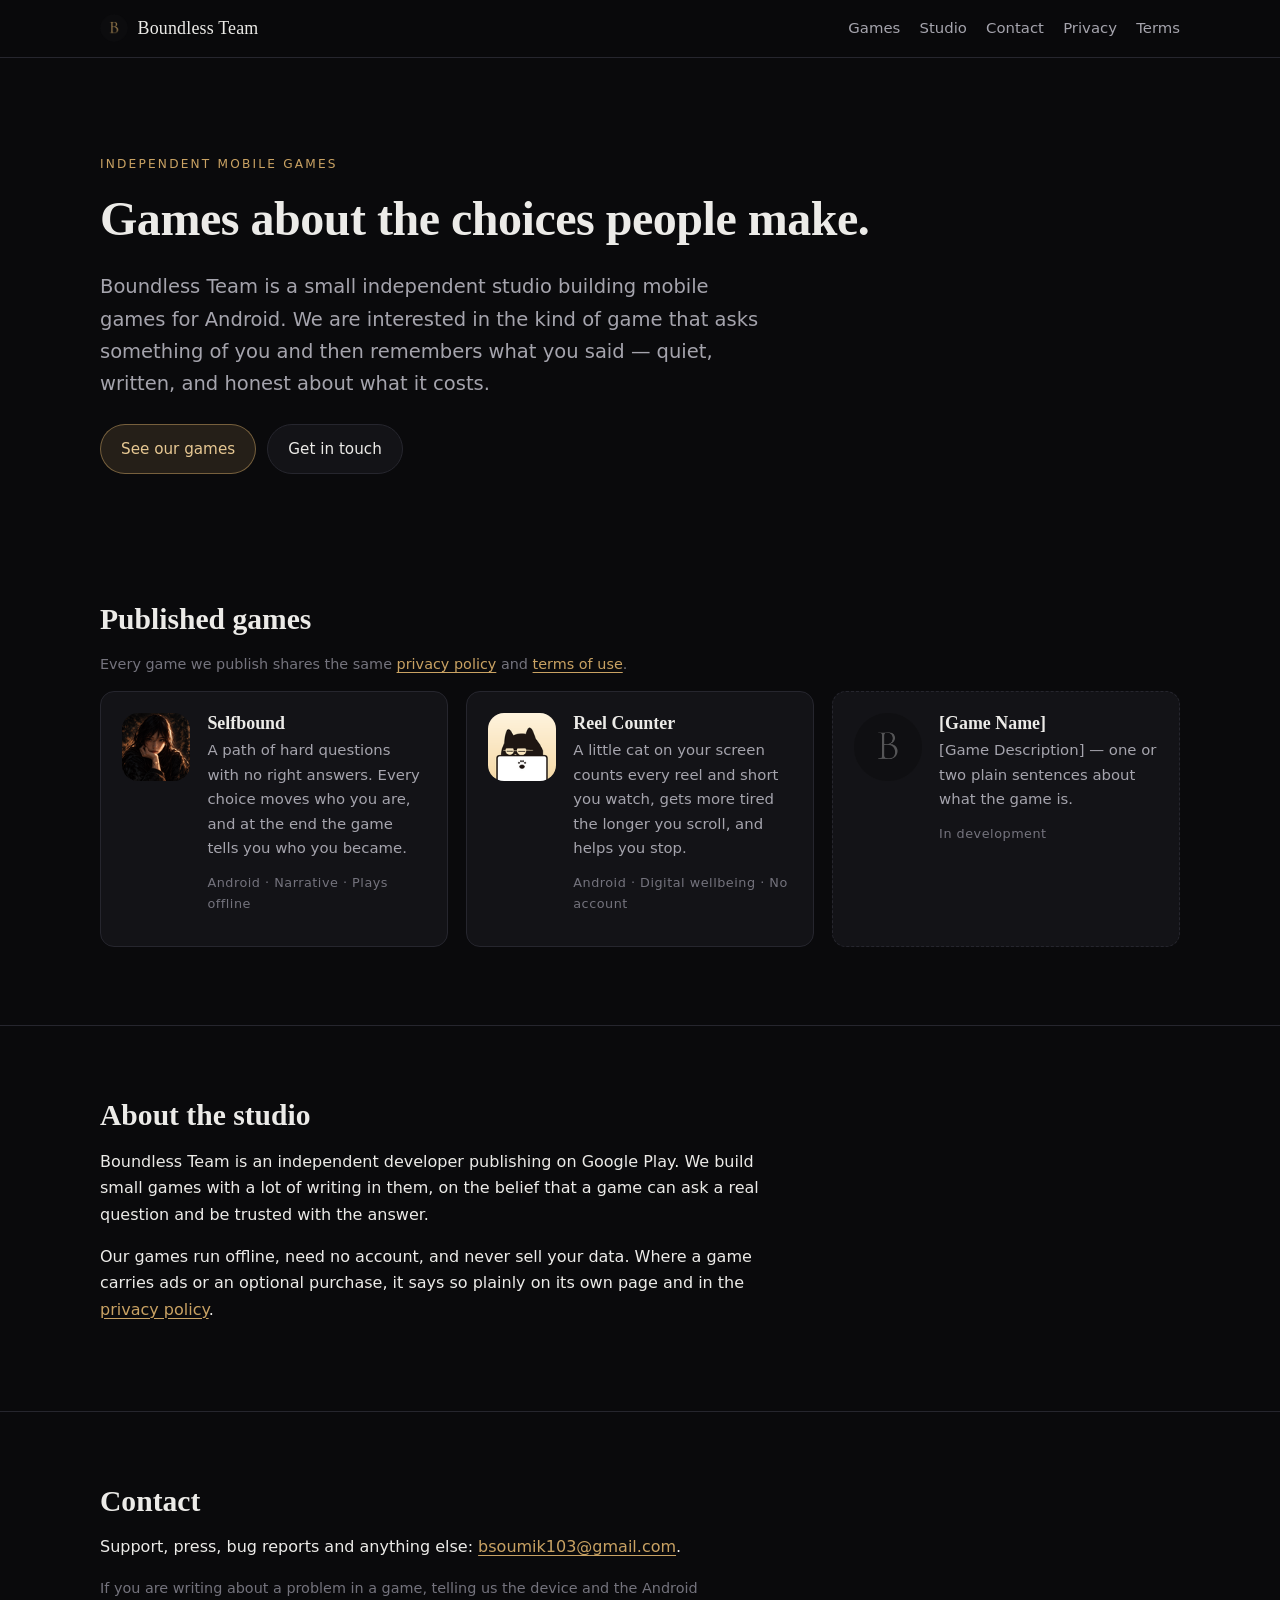
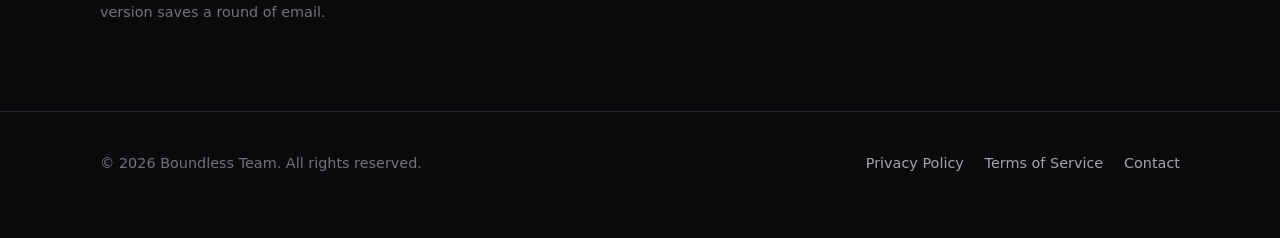
==== index.html @ cd133534 "Add Reel Counter, and extend the shared policy and terms to apps New page games/reel-counter/ with i" ====
<!DOCTYPE html>
<html lang="en">
<head>
<meta charset="utf-8">
<meta name="viewport" content="width=device-width, initial-scale=1">
<title>Boundless Team — Mobile games about the choices people make</title>
<meta name="description" content="Boundless Team is an independent mobile game studio. We make small, honest games about choices, and the people who have to live with them.">
<link rel="canonical" href="https://games.boundlessfiction.com/">
<meta property="og:type" content="website">
<meta property="og:site_name" content="Boundless Team">
<meta property="og:title" content="Boundless Team — Mobile games about the choices people make">
<meta property="og:description" content="An independent mobile game studio. Small, honest games about choices, and the people who have to live with them.">
<meta property="og:url" content="https://games.boundlessfiction.com/">
<meta property="og:image" content="https://games.boundlessfiction.com/assets/img/site/og.jpg">
<meta name="twitter:card" content="summary_large_image">
<link rel="icon" href="/favicon.ico" sizes="any">
<link rel="icon" href="/assets/img/site/icon-512.png" type="image/png">
<link rel="apple-touch-icon" href="/assets/img/site/apple-touch-icon.png">
<link rel="stylesheet" href="/assets/css/site.css">
<script type="application/ld+json">
{
  "@context": "https://schema.org",
  "@type": "Organization",
  "name": "Boundless Team",
  "url": "https://games.boundlessfiction.com/",
  "logo": "https://games.boundlessfiction.com/assets/img/site/icon-512.png",
  "email": "bsoumik103@gmail.com"
}
</script>
</head>
<body>
<a class="skip" href="#main">Skip to content</a>

<header class="site-head">
  <div class="wrap">
    <a class="brand" href="/">
      <img src="/assets/img/site/icon-512.png" alt="" width="28" height="28">
      Boundless Team
    </a>
    <nav class="site-nav" aria-label="Main">
      <a href="#games">Games</a>
      <a href="#studio">Studio</a>
      <a href="#contact">Contact</a>
      <a href="/privacy-policy/">Privacy</a>
      <a href="/terms/">Terms</a>
    </nav>
  </div>
</header>

<main id="main">

  <section class="hero">
    <div class="wrap">
      <p class="eyebrow">Independent mobile games</p>
      <h1>Games about the choices people make.</h1>
      <p class="lede">
        Boundless Team is a small independent studio building mobile games for Android. We are
        interested in the kind of game that asks something of you and then remembers what you
        said — quiet, written, and honest about what it costs.
      </p>
      <div class="btn-row">
        <a class="btn btn-primary" href="#games">See our games</a>
        <a class="btn" href="#contact">Get in touch</a>
      </div>
    </div>
  </section>

  <section class="section" id="games">
    <div class="wrap">
      <h2>Published games</h2>
      <p class="prose muted">
        Every game we publish shares the same
        <a href="/privacy-policy/">privacy policy</a> and
        <a href="/terms/">terms of use</a>.
      </p>

      <ul class="cards">
        <li class="card">
          <img src="/assets/img/selfbound/icon-96.png" alt="Selfbound app icon" width="68" height="68" loading="lazy">
          <div>
            <h3><a href="/games/selfbound/">Selfbound</a></h3>
            <p>
              A path of hard questions with no right answers. Every choice moves who you are,
              and at the end the game tells you who you became.
            </p>
            <p class="meta">Android &middot; Narrative &middot; Plays offline</p>
          </div>
        </li>

        <li class="card">
          <img src="/assets/img/reel-counter/icon-96.png" alt="Reel Counter app icon" width="68" height="68" loading="lazy">
          <div>
            <h3><a href="/games/reel-counter/">Reel Counter</a></h3>
            <p>
              A little cat on your screen counts every reel and short you watch, gets more tired
              the longer you scroll, and helps you stop.
            </p>
            <p class="meta">Android &middot; Digital wellbeing &middot; No account</p>
          </div>
        </li>

        <!-- Copy this card for each new game. Keep the folder name and the href in step. -->
        <li class="card soon">
          <img src="/assets/img/site/icon-512.png" alt="" width="68" height="68" loading="lazy">
          <div>
            <h3><a href="/games/game-2/">[Game Name]</a></h3>
            <p>[Game Description] — one or two plain sentences about what the game is.</p>
            <p class="meta">In development</p>
          </div>
        </li>
      </ul>
    </div>
  </section>

  <section class="section" id="studio">
    <div class="wrap prose">
      <h2>About the studio</h2>
      <p>
        Boundless Team is an independent developer publishing on Google Play. We build small
        games with a lot of writing in them, on the belief that a game can ask a real question
        and be trusted with the answer.
      </p>
      <p>
        Our games run offline, need no account, and never sell your data. Where a game carries
        ads or an optional purchase, it says so plainly on its own page and in the
        <a href="/privacy-policy/">privacy policy</a>.
      </p>
    </div>
  </section>

  <section class="section" id="contact">
    <div class="wrap prose">
      <h2>Contact</h2>
      <p>
        Support, press, bug reports and anything else:
        <a href="mailto:bsoumik103@gmail.com">bsoumik103@gmail.com</a>.
      </p>
      <p class="muted">
        If you are writing about a problem in a game, telling us the device and the Android
        version saves a round of email.
      </p>
    </div>
  </section>

</main>

<footer class="site-foot">
  <div class="wrap">
    <p>&copy; <span id="year">2026</span> Boundless Team. All rights reserved.</p>
    <nav aria-label="Legal">
      <a href="/privacy-policy/">Privacy Policy</a>
      <a href="/terms/">Terms of Service</a>
      <a href="mailto:bsoumik103@gmail.com">Contact</a>
    </nav>
  </div>
</footer>

<script>
  // The only script on the site: keeps the copyright year honest without a build step.
  document.getElementById('year').textContent = new Date().getFullYear();
</script>
</body>
</html>
---- assets/css/site.css ----
/* Boundless Team — one stylesheet for the whole site.
   Every page links this file and nothing else. No frameworks, no webfonts: the fastest
   stylesheet is the one the browser already has cached from the last page. */

:root {
  --bg: #0a0a0c;
  --surface: #131317;
  --surface-2: #191920;
  --stroke: #26262e;
  --text: #ecebe8;
  --text-dim: #a5a4ad;
  --text-mute: #74737d;
  --gold: #c9a263;
  --gold-soft: rgba(201, 162, 99, 0.14);
  --radius: 14px;
  --measure: 68ch;
  --page: 1080px;
  --sans: system-ui, -apple-system, "Segoe UI", Roboto, "Helvetica Neue", Arial, sans-serif;
  --serif: "Iowan Old Style", "Palatino Linotype", Palatino, Georgia, "Times New Roman", serif;
}

*, *::before, *::after { box-sizing: border-box; }

html { -webkit-text-size-adjust: 100%; }

body {
  margin: 0;
  background: var(--bg);
  color: var(--text);
  font-family: var(--sans);
  font-size: 16px;
  line-height: 1.65;
  -webkit-font-smoothing: antialiased;
}

/* ---- Base elements ---------------------------------------------------- */

h1, h2, h3 { font-family: var(--serif); font-weight: 600; line-height: 1.2; margin: 0 0 0.5em; }
h1 { font-size: clamp(2rem, 5.2vw, 3rem); letter-spacing: -0.01em; }
h2 { font-size: clamp(1.4rem, 3.4vw, 1.85rem); }
h3 { font-size: 1.12rem; }
p { margin: 0 0 1em; }
ul { padding-left: 1.2em; }
li { margin-bottom: 0.4em; }

a { color: var(--gold); text-decoration-thickness: 1px; text-underline-offset: 3px; }
a:hover { color: #e0bd85; }

:focus-visible { outline: 2px solid var(--gold); outline-offset: 3px; border-radius: 4px; }

img { max-width: 100%; height: auto; display: block; }

code {
  font-family: ui-monospace, SFMono-Regular, Menlo, Consolas, monospace;
  font-size: 0.9em;
  background: var(--surface-2);
  border: 1px solid var(--stroke);
  border-radius: 5px;
  padding: 0.1em 0.4em;
  overflow-wrap: anywhere;
}

/* ---- Layout ------------------------------------------------------------ */

.wrap { width: min(100% - 2.5rem, var(--page)); margin-inline: auto; }

/* Keeps lines short without narrowing the container: a section written as
   <div class="wrap prose"> stays aligned with every other section, and it is the text
   inside it that is held to a readable measure. */
.prose > * { max-width: var(--measure); }
.section { padding: clamp(2.5rem, 7vw, 4.5rem) 0; }
.section + .section { border-top: 1px solid var(--stroke); }

.skip {
  position: absolute;
  left: -9999px;
  background: var(--surface);
  color: var(--text);
  padding: 0.7em 1.1em;
  border-radius: 0 0 var(--radius) 0;
  z-index: 10;
}
.skip:focus { left: 0; top: 0; }

/* ---- Header / footer --------------------------------------------------- */

.site-head {
  border-bottom: 1px solid var(--stroke);
  background: rgba(10, 10, 12, 0.92);
  position: sticky;
  top: 0;
  z-index: 5;
  backdrop-filter: blur(8px);
}
.site-head .wrap {
  display: flex;
  flex-wrap: wrap;
  gap: 0.6rem 1.4rem;
  align-items: center;
  padding-block: 0.85rem;
}
.brand {
  display: inline-flex;
  align-items: center;
  gap: 0.6rem;
  font-family: var(--serif);
  font-size: 1.12rem;
  color: var(--text);
  text-decoration: none;
  letter-spacing: 0.01em;
}
.brand img { width: 28px; height: 28px; border-radius: 50%; }
.site-nav { margin-left: auto; display: flex; gap: 1.2rem; flex-wrap: wrap; }
.site-nav a { color: var(--text-dim); text-decoration: none; font-size: 0.93rem; }
.site-nav a:hover, .site-nav a[aria-current="page"] { color: var(--text); }

.site-foot {
  border-top: 1px solid var(--stroke);
  padding: 2.5rem 0 3rem;
  color: var(--text-mute);
  font-size: 0.9rem;
}
.site-foot .wrap { display: flex; flex-wrap: wrap; gap: 1rem 2rem; align-items: baseline; }
.site-foot nav { display: flex; gap: 1.3rem; flex-wrap: wrap; margin-left: auto; }
.site-foot a { color: var(--text-dim); text-decoration: none; }
.site-foot a:hover { color: var(--text); }

/* ---- Hero -------------------------------------------------------------- */

.hero { padding: clamp(3rem, 9vw, 6rem) 0 clamp(2rem, 6vw, 3.5rem); }
.hero p.lede {
  font-size: clamp(1.05rem, 2.4vw, 1.22rem);
  color: var(--text-dim);
  max-width: 54ch;
}
.eyebrow {
  font-size: 0.76rem;
  letter-spacing: 0.18em;
  text-transform: uppercase;
  color: var(--gold);
  margin-bottom: 1rem;
}

/* ---- Game cards -------------------------------------------------------- */

.cards {
  display: grid;
  grid-template-columns: repeat(auto-fill, minmax(280px, 1fr));
  gap: 1.1rem;
  list-style: none;
  padding: 0;
  margin: 0;
}
.card {
  background: var(--surface);
  border: 1px solid var(--stroke);
  border-radius: var(--radius);
  padding: 1.3rem;
  display: flex;
  gap: 1.1rem;
  align-items: flex-start;
  transition: border-color 0.18s ease, background 0.18s ease;
}
.card:hover { border-color: #3a3a46; background: var(--surface-2); }
.card img { width: 68px; height: 68px; border-radius: 16px; flex: none; }
.card h3 { margin-bottom: 0.25rem; }
.card h3 a { color: var(--text); text-decoration: none; }
.card h3 a::after { content: ""; position: absolute; inset: 0; }
.card p { color: var(--text-dim); font-size: 0.93rem; margin-bottom: 0.7rem; }
.card { position: relative; }
.card .meta { font-size: 0.8rem; color: var(--text-mute); letter-spacing: 0.04em; }

/* A card that is a placeholder for work not yet published. */
.card.soon { border-style: dashed; }
.card.soon img { filter: grayscale(1); opacity: 0.45; }

/* ---- Buttons ----------------------------------------------------------- */

.btn {
  display: inline-flex;
  align-items: center;
  gap: 0.55rem;
  padding: 0.72rem 1.25rem;
  border-radius: 999px;
  border: 1px solid var(--stroke);
  background: var(--surface);
  color: var(--text);
  font-size: 0.95rem;
  font-weight: 500;
  text-decoration: none;
  position: relative;
  z-index: 1;
}
.btn:hover { background: var(--surface-2); color: var(--text); border-color: #3a3a46; }
.btn-primary { background: var(--gold-soft); border-color: rgba(201, 162, 99, 0.5); color: #e7c893; }
.btn-primary:hover { background: rgba(201, 162, 99, 0.2); color: #f0d6a8; }
.btn[aria-disabled="true"] { opacity: 0.5; pointer-events: none; }
.btn-row { display: flex; flex-wrap: wrap; gap: 0.7rem; margin: 1.5rem 0 0; }

/* ---- Game page --------------------------------------------------------- */

.game-head { display: flex; flex-wrap: wrap; gap: 1.6rem; align-items: flex-start; }
.game-head img.icon { width: 112px; height: 112px; border-radius: 26px; flex: none; }
.game-head .intro { flex: 1 1 320px; }

.shots {
  display: grid;
  grid-auto-flow: column;
  grid-auto-columns: minmax(190px, 220px);
  gap: 1rem;
  overflow-x: auto;
  padding-bottom: 0.8rem;
  scroll-snap-type: x mandatory;
  scrollbar-width: thin;
}
.shots img {
  border-radius: 12px;
  border: 1px solid var(--stroke);
  scroll-snap-align: start;
  background: var(--surface);
}

.features { display: grid; grid-template-columns: repeat(auto-fit, minmax(240px, 1fr)); gap: 1.1rem; list-style: none; padding: 0; }
.features li {
  background: var(--surface);
  border: 1px solid var(--stroke);
  border-radius: var(--radius);
  padding: 1.1rem 1.2rem;
  margin: 0;
}
.features strong { display: block; margin-bottom: 0.25rem; }
.features span { color: var(--text-dim); font-size: 0.93rem; }

/* ---- Legal documents --------------------------------------------------- */

.doc { max-width: var(--measure); }
.doc h2 { margin-top: 2.2rem; scroll-margin-top: 5rem; }
.doc h3 { margin-top: 1.6rem; }
.doc .updated { color: var(--text-mute); font-size: 0.9rem; }
.doc .note {
  background: var(--surface);
  border: 1px solid var(--stroke);
  border-left: 3px solid var(--gold);
  border-radius: 0 var(--radius) var(--radius) 0;
  padding: 1rem 1.2rem;
  color: var(--text-dim);
  font-size: 0.94rem;
}
.toc { background: var(--surface); border: 1px solid var(--stroke); border-radius: var(--radius); padding: 1.2rem 1.4rem; }
.toc ul { columns: 2; column-gap: 2rem; margin: 0; padding-left: 1.1em; }
.toc a { color: var(--text-dim); text-decoration: none; }
.toc a:hover { color: var(--gold); }
@media (max-width: 34rem) { .toc ul { columns: 1; } }

/* ---- Bits -------------------------------------------------------------- */

.muted { color: var(--text-mute); font-size: 0.9rem; }
.tag {
  display: inline-block;
  font-size: 0.72rem;
  letter-spacing: 0.12em;
  text-transform: uppercase;
  color: var(--gold);
  border: 1px solid rgba(201, 162, 99, 0.35);
  border-radius: 999px;
  padding: 0.15rem 0.6rem;
}

@media (prefers-reduced-motion: reduce) {
  *, *::before, *::after { animation-duration: 0.01ms !important; transition-duration: 0.01ms !important; }
}
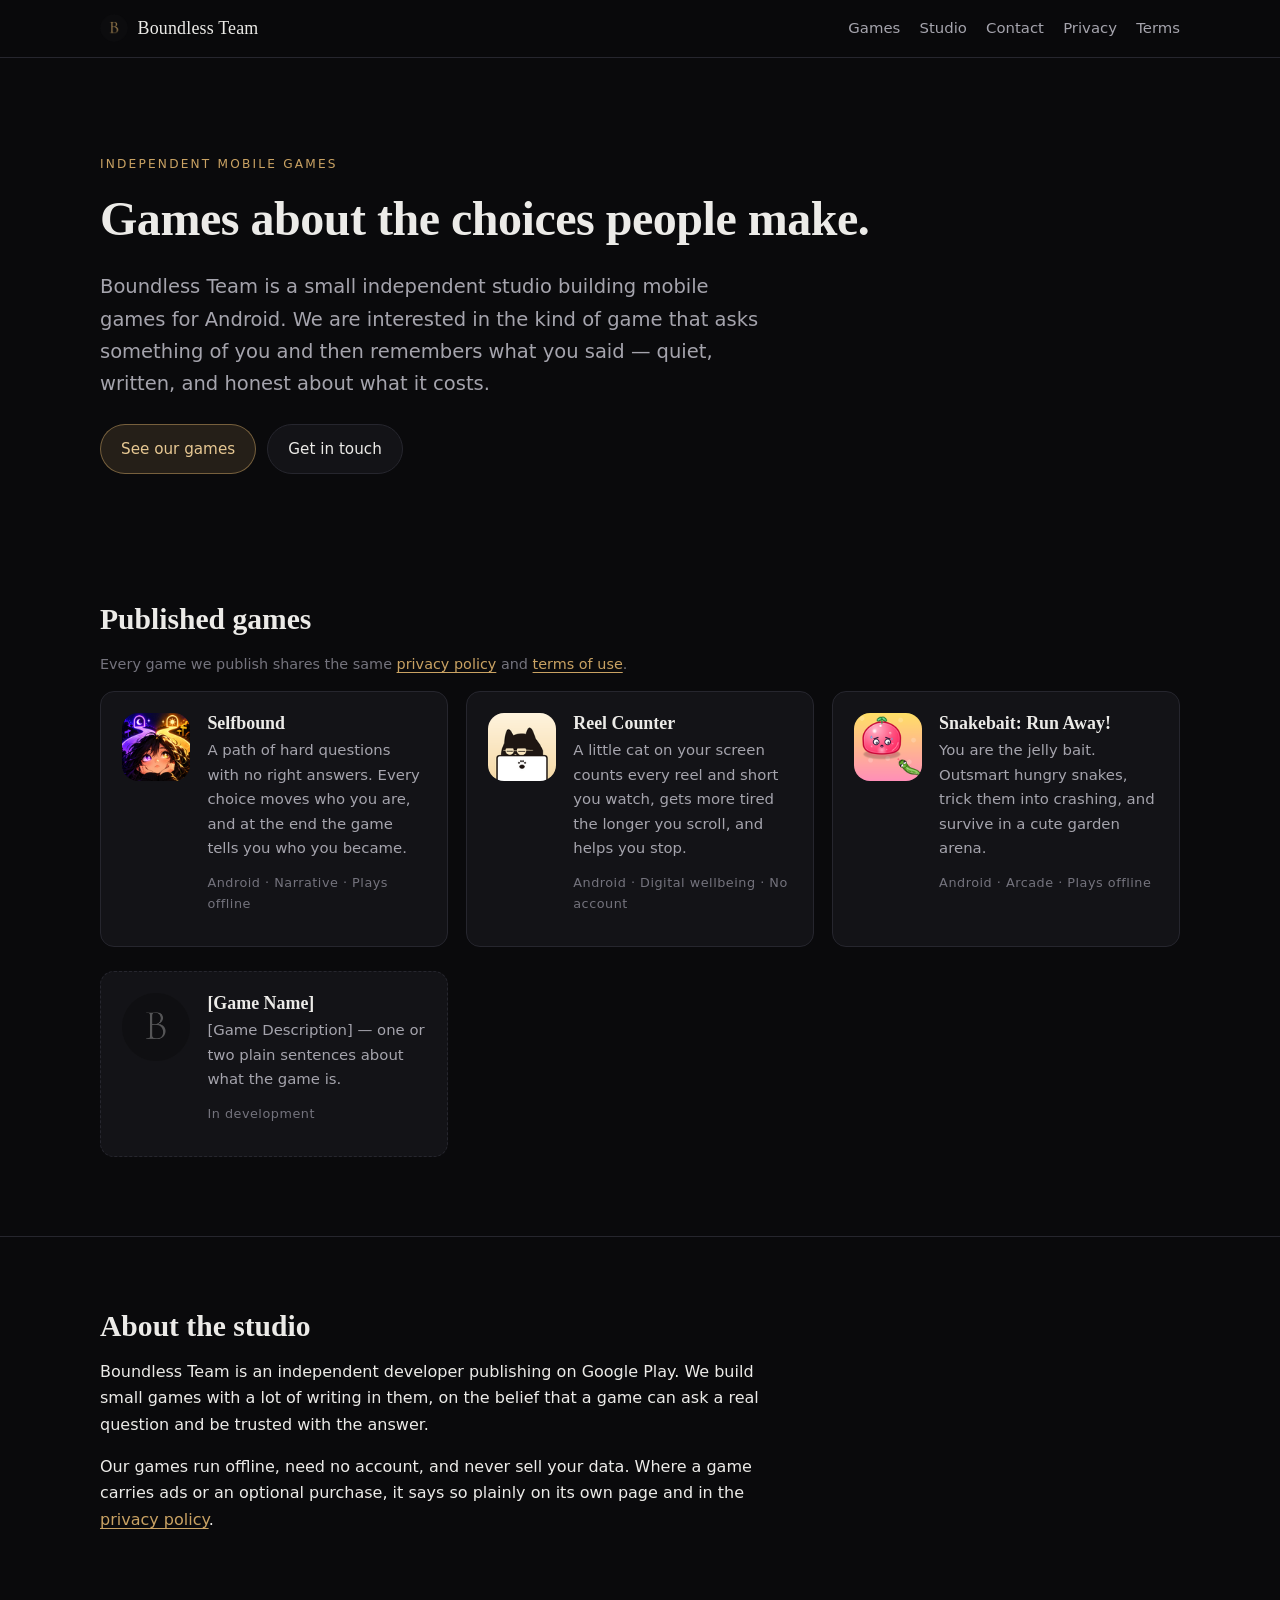
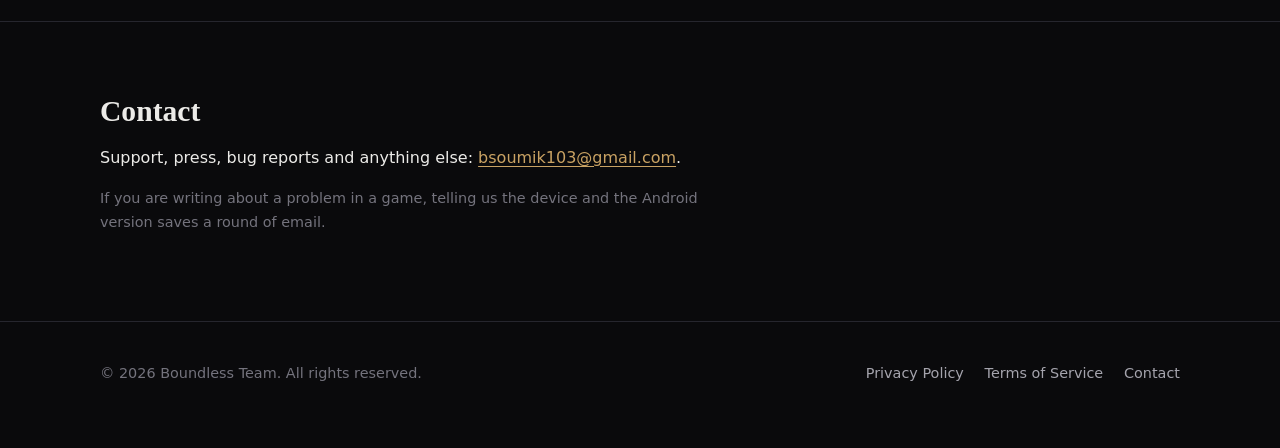
==== commit aa2c7f64: "Add Snakebait: Run Away! game page New page at /games/snakebait/ with icon, screenshots and social i" ====
--- a/index.html
+++ b/index.html
@@ -99,6 +99,18 @@
           </div>
         </li>
 
+        <li class="card">
+          <img src="/assets/img/snakebait/icon-96.png" alt="Snakebait app icon" width="68" height="68" loading="lazy">
+          <div>
+            <h3><a href="/games/snakebait/">Snakebait: Run Away!</a></h3>
+            <p>
+              You are the jelly bait. Outsmart hungry snakes, trick them into crashing, and
+              survive in a cute garden arena.
+            </p>
+            <p class="meta">Android &middot; Arcade &middot; Plays offline</p>
+          </div>
+        </li>
+
         <!-- Copy this card for each new game. Keep the folder name and the href in step. -->
         <li class="card soon">
           <img src="/assets/img/site/icon-512.png" alt="" width="68" height="68" loading="lazy">
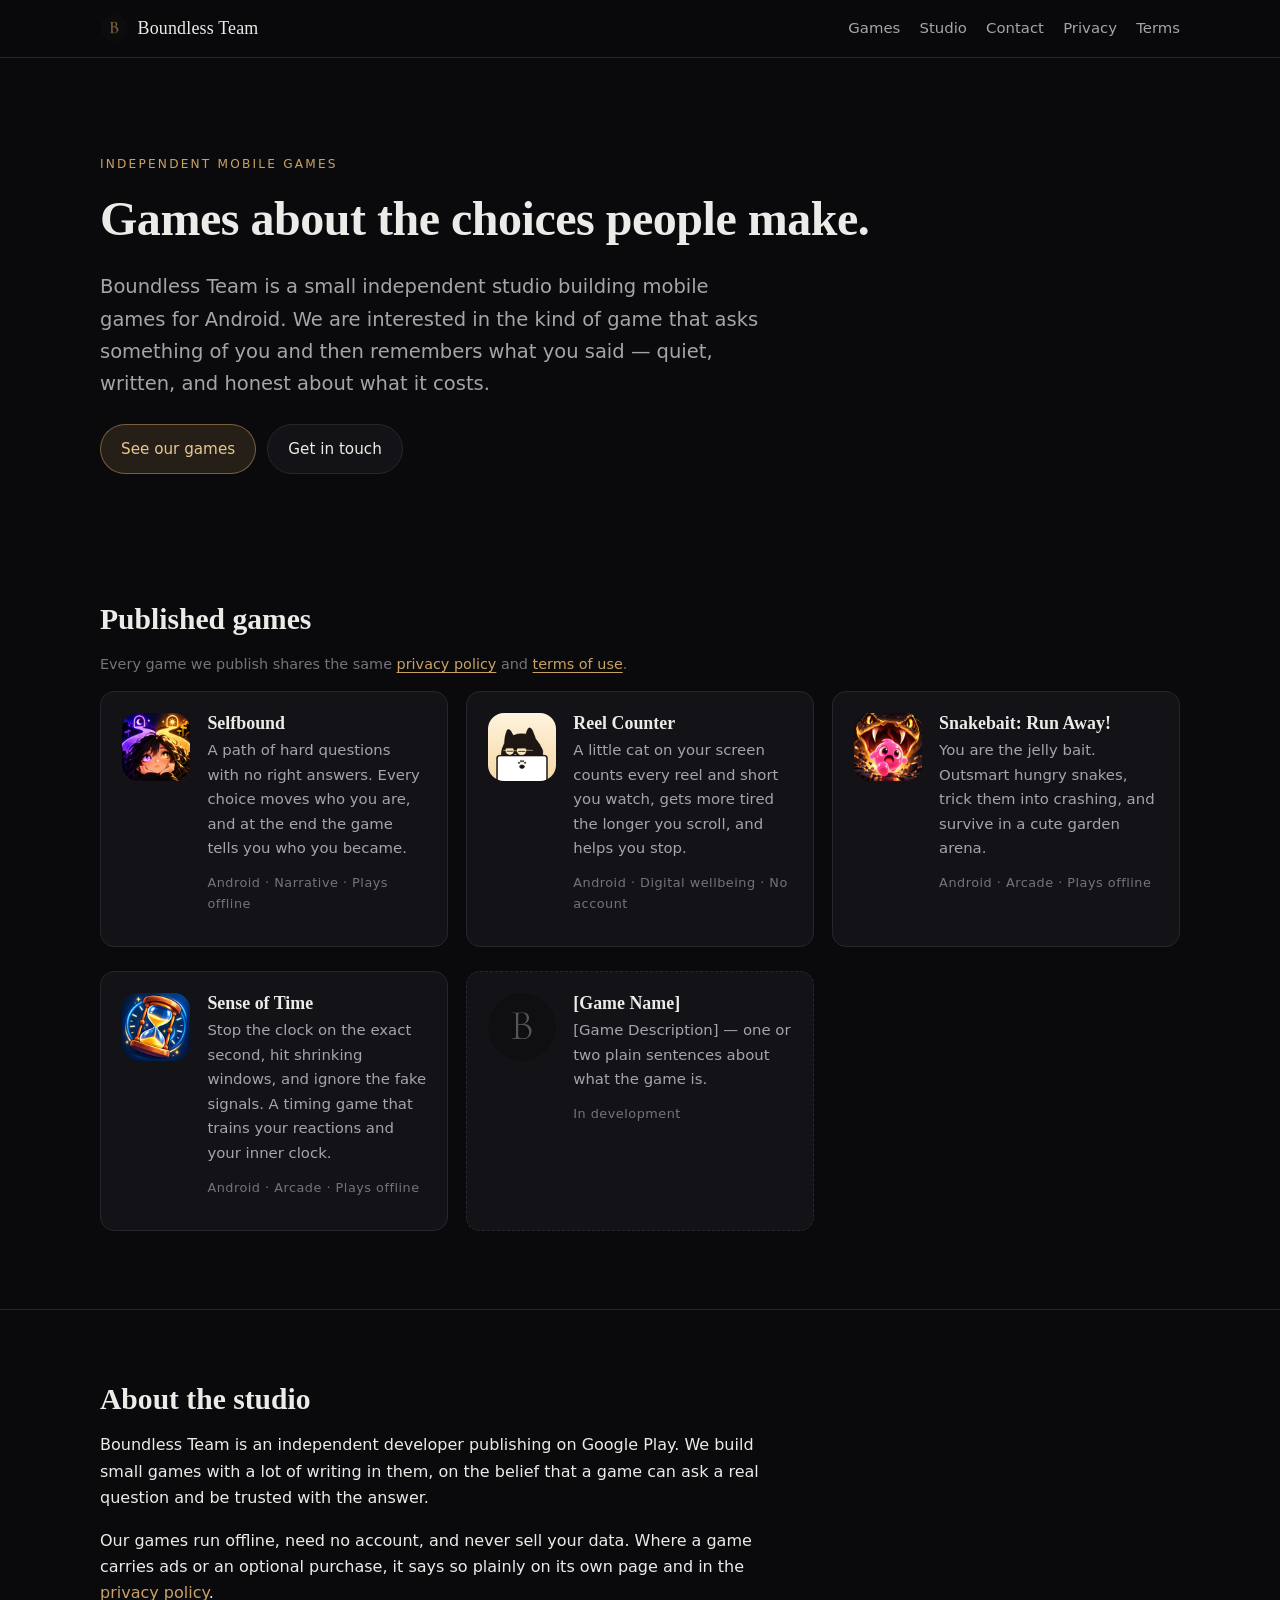
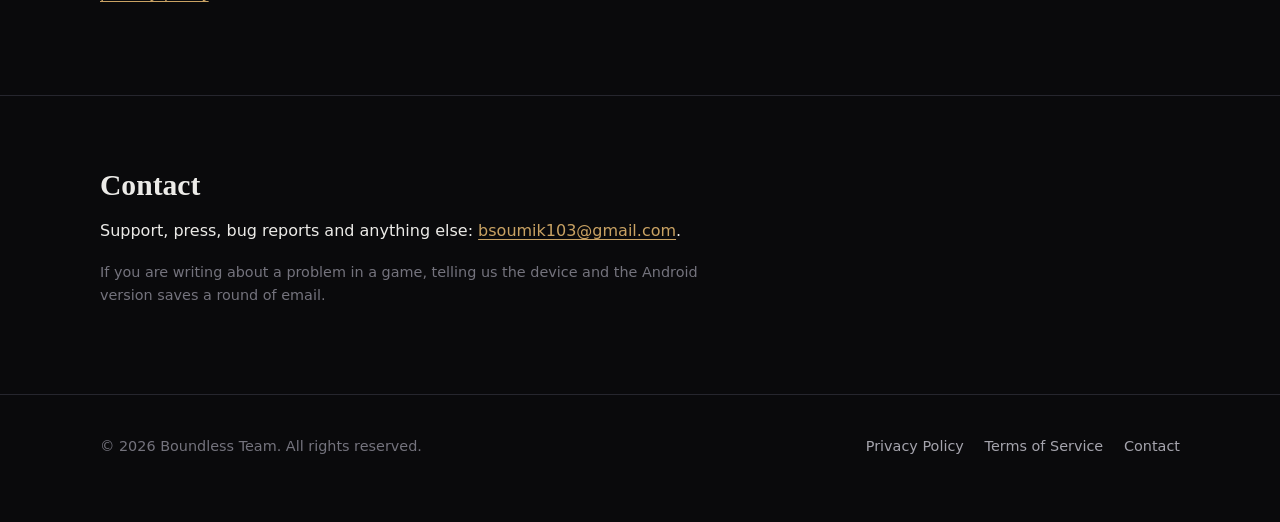
==== commit 82bb7cf5: "Add Sense of Time game page New page at /games/sense-of-time/ with icon, six screenshots and a link " ====
--- a/index.html
+++ b/index.html
@@ -111,6 +111,18 @@
           </div>
         </li>
 
+        <li class="card">
+          <img src="/assets/img/sense-of-time/icon-96.png" alt="Sense of Time app icon" width="68" height="68" loading="lazy">
+          <div>
+            <h3><a href="/games/sense-of-time/">Sense of Time</a></h3>
+            <p>
+              Stop the clock on the exact second, hit shrinking windows, and ignore the fake
+              signals. A timing game that trains your reactions and your inner clock.
+            </p>
+            <p class="meta">Android &middot; Arcade &middot; Plays offline</p>
+          </div>
+        </li>
+
         <!-- Copy this card for each new game. Keep the folder name and the href in step. -->
         <li class="card soon">
           <img src="/assets/img/site/icon-512.png" alt="" width="68" height="68" loading="lazy">
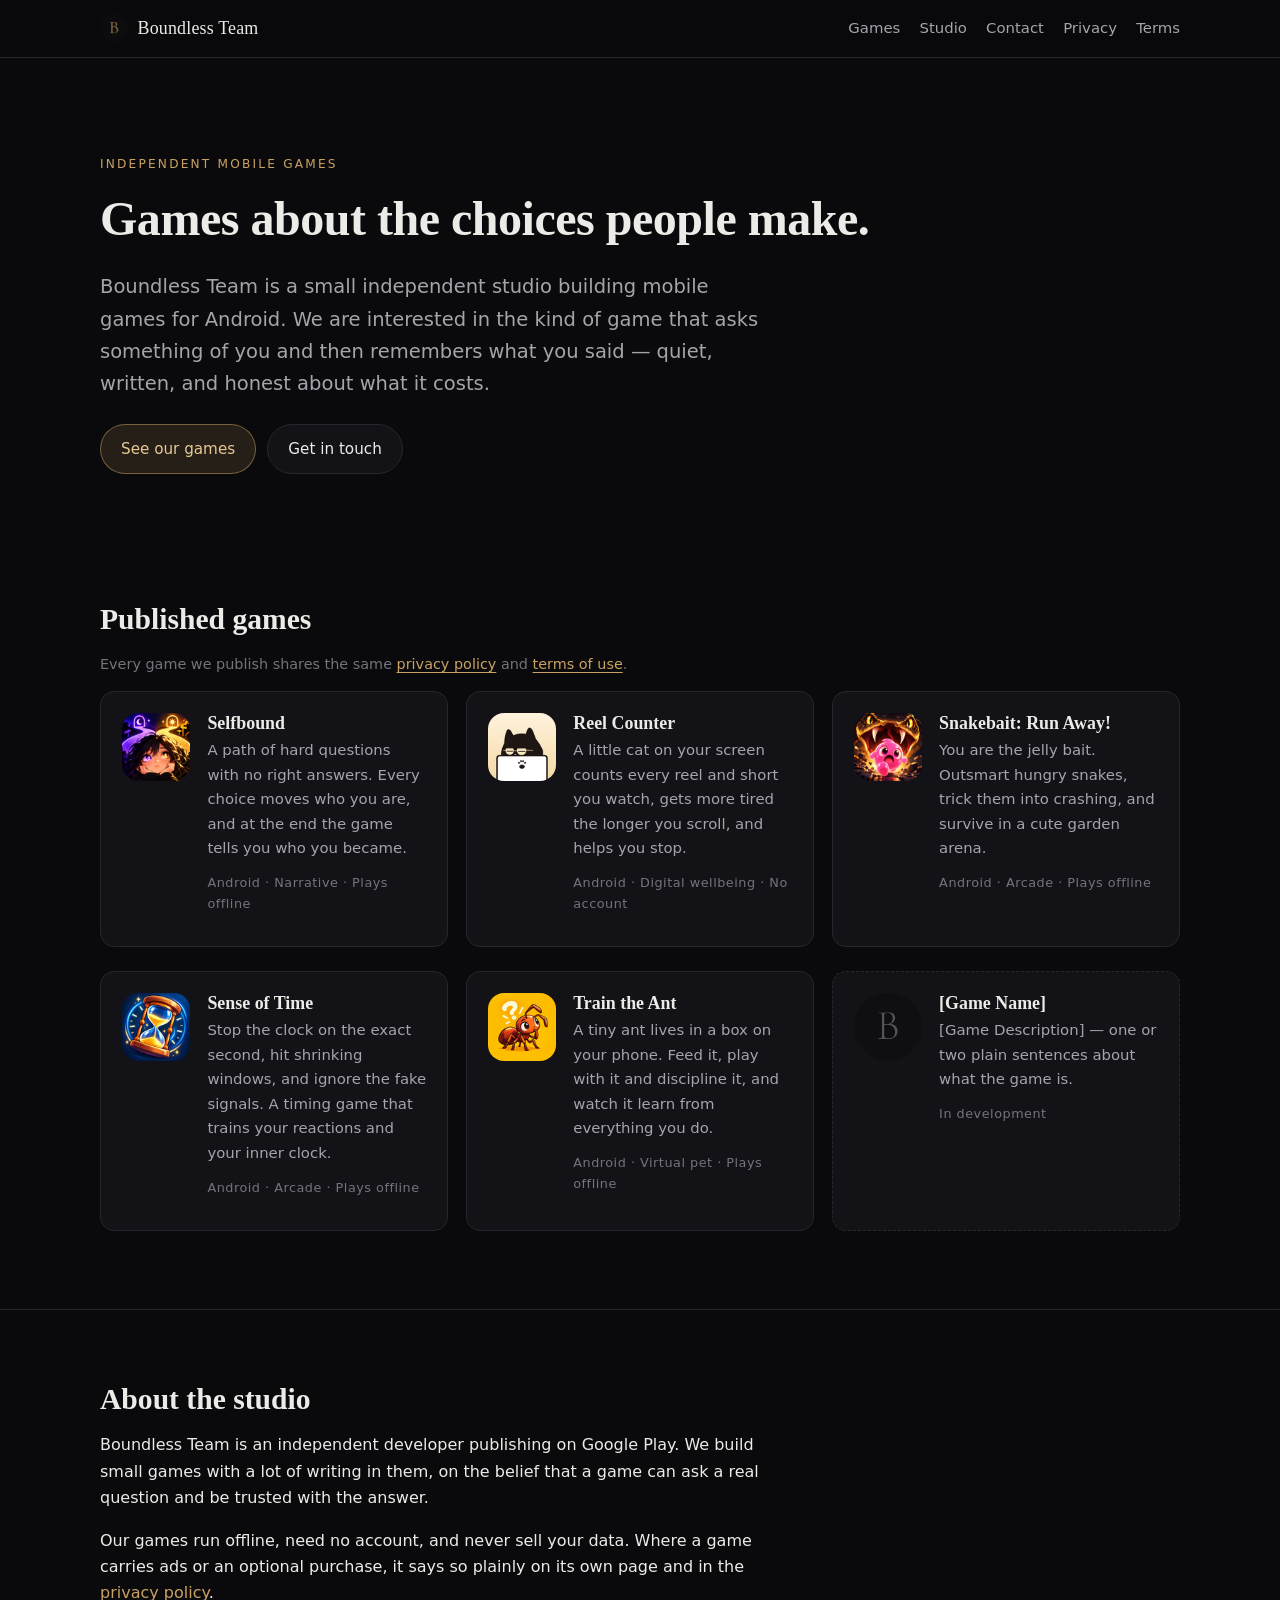
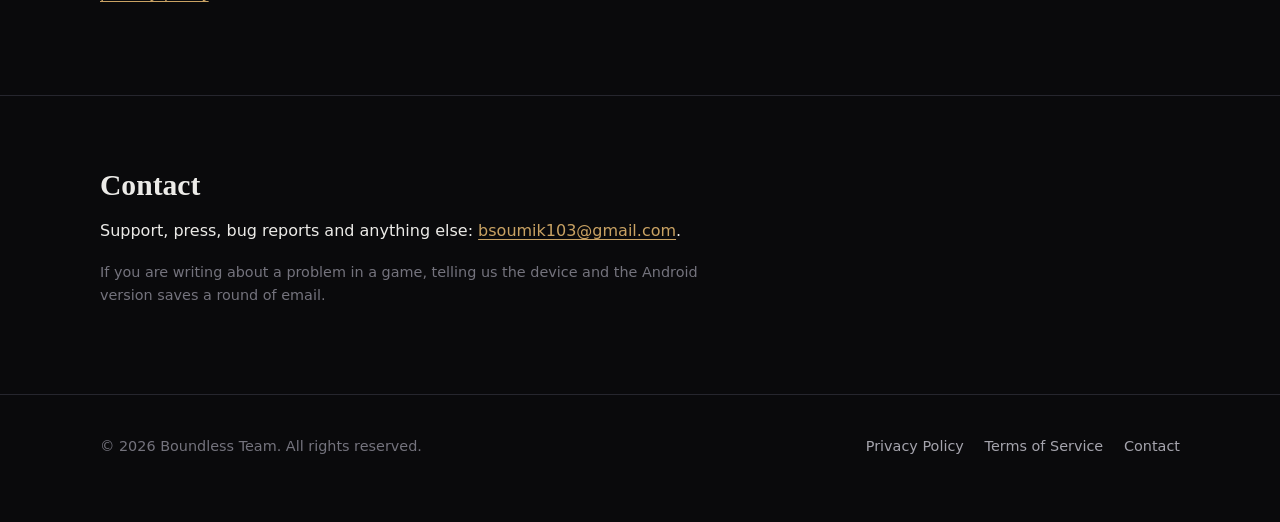
==== commit 20625463: "Add Train the Ant game page Page, icons, five screenshots and a link-preview image for Train the Ant" ====
--- a/index.html
+++ b/index.html
@@ -123,6 +123,18 @@
           </div>
         </li>
 
+        <li class="card">
+          <img src="/assets/img/train-the-ant/icon-96.png" alt="Train the Ant app icon" width="68" height="68" loading="lazy">
+          <div>
+            <h3><a href="/games/train-the-ant/">Train the Ant</a></h3>
+            <p>
+              A tiny ant lives in a box on your phone. Feed it, play with it and discipline it,
+              and watch it learn from everything you do.
+            </p>
+            <p class="meta">Android &middot; Virtual pet &middot; Plays offline</p>
+          </div>
+        </li>
+
         <!-- Copy this card for each new game. Keep the folder name and the href in step. -->
         <li class="card soon">
           <img src="/assets/img/site/icon-512.png" alt="" width="68" height="68" loading="lazy">
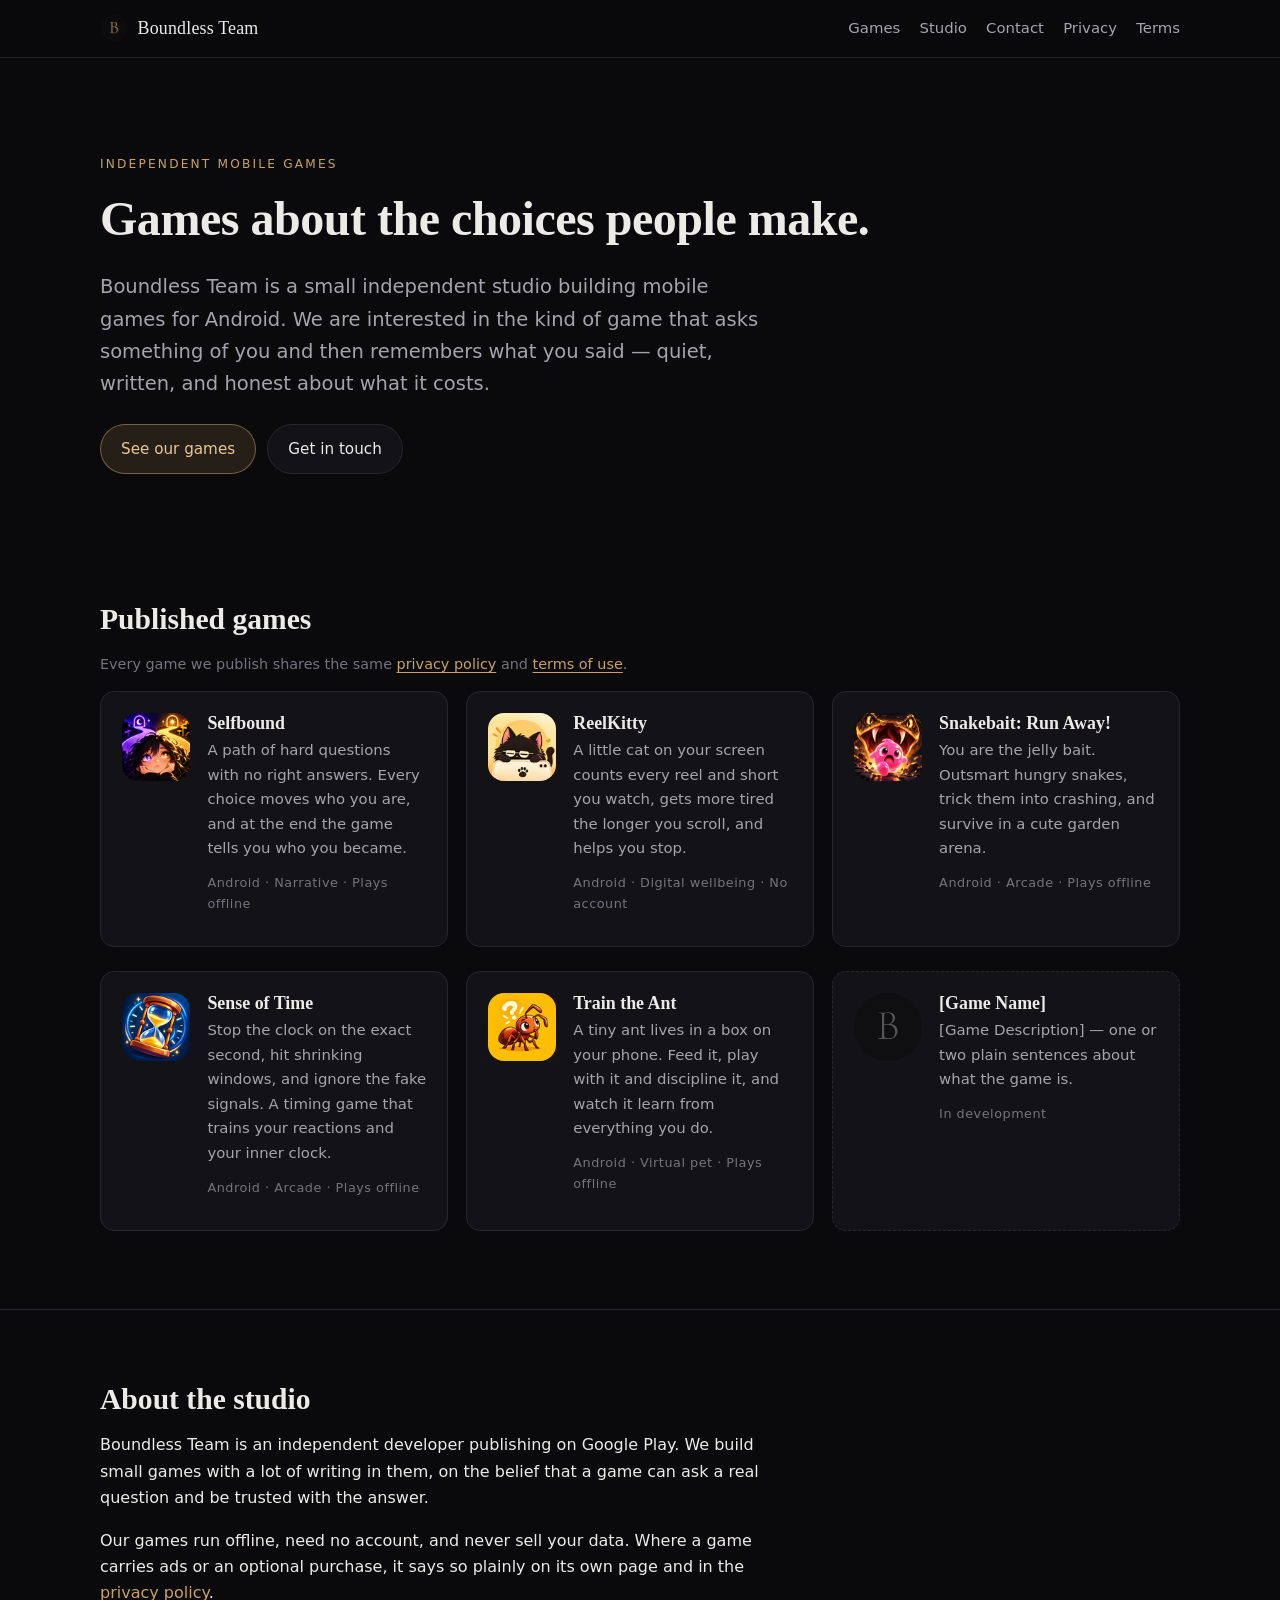
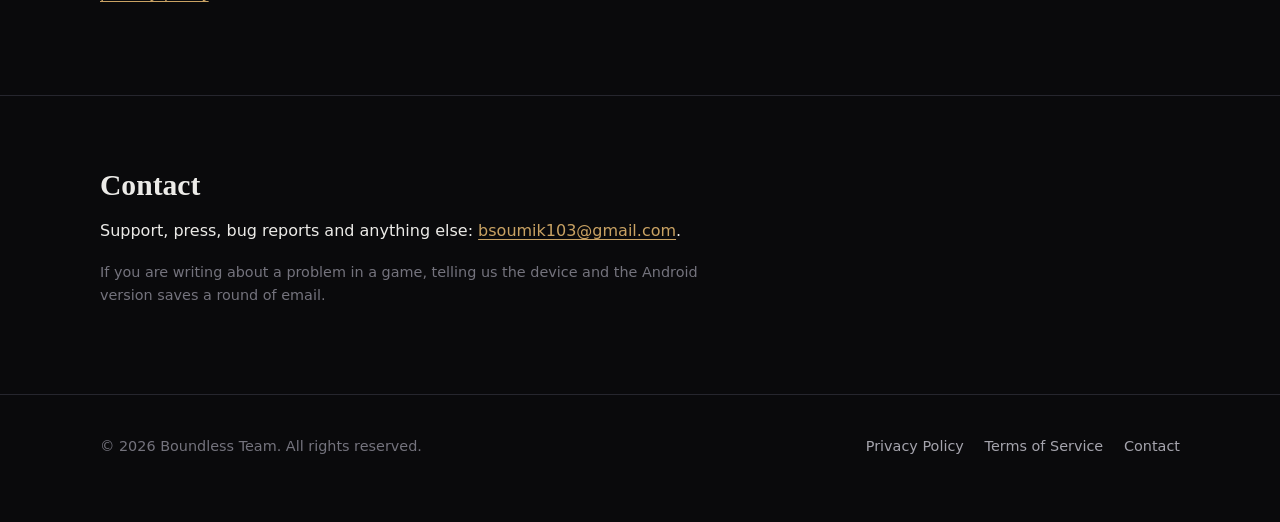
==== commit c98407d8: "Rename Reel Counter to ReelKitty across the site The game page, front-page card, privacy policy and " ====
--- a/index.html
+++ b/index.html
@@ -88,9 +88,9 @@
         </li>
 
         <li class="card">
-          <img src="/assets/img/reel-counter/icon-96.png" alt="Reel Counter app icon" width="68" height="68" loading="lazy">
+          <img src="/assets/img/reel-counter/icon-96.png" alt="ReelKitty app icon" width="68" height="68" loading="lazy">
           <div>
-            <h3><a href="/games/reel-counter/">Reel Counter</a></h3>
+            <h3><a href="/games/reel-counter/">ReelKitty</a></h3>
             <p>
               A little cat on your screen counts every reel and short you watch, gets more tired
               the longer you scroll, and helps you stop.
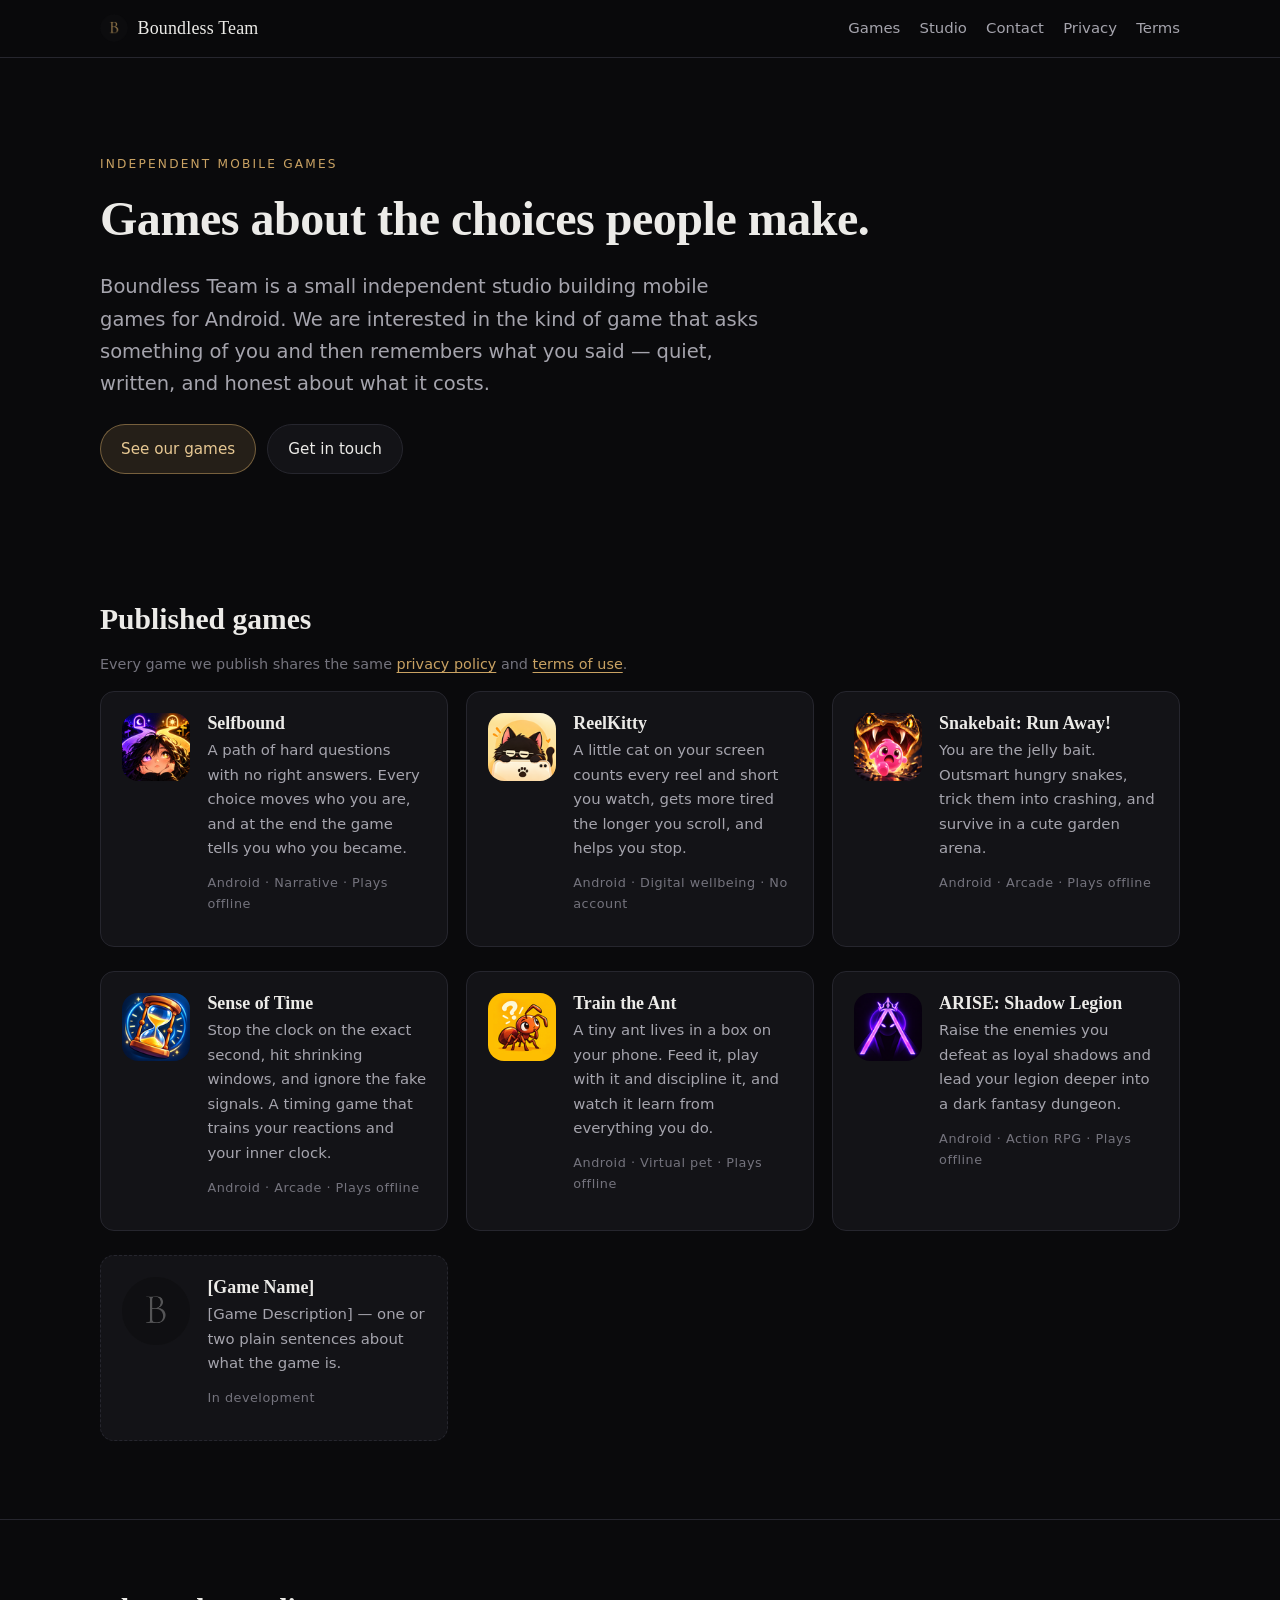
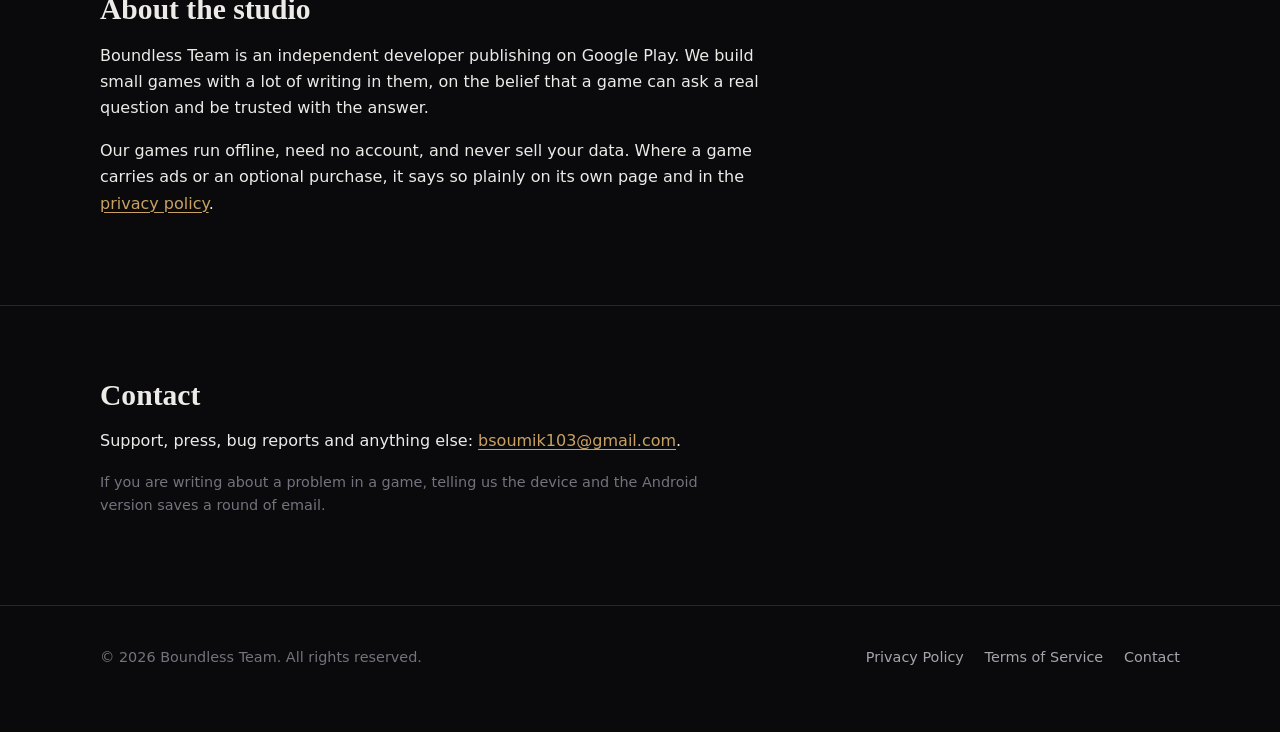
==== commit 2d563704: "Add ARISE: Shadow Legion game page Adds the game's page, icons and screenshots, its front-page card " ====
--- a/index.html
+++ b/index.html
@@ -135,6 +135,18 @@
           </div>
         </li>
 
+        <li class="card">
+          <img src="/assets/img/arise-shadow-legion/icon-96.png" alt="ARISE: Shadow Legion app icon" width="68" height="68" loading="lazy">
+          <div>
+            <h3><a href="/games/arise-shadow-legion/">ARISE: Shadow Legion</a></h3>
+            <p>
+              Raise the enemies you defeat as loyal shadows and lead your legion deeper into a
+              dark fantasy dungeon.
+            </p>
+            <p class="meta">Android &middot; Action RPG &middot; Plays offline</p>
+          </div>
+        </li>
+
         <!-- Copy this card for each new game. Keep the folder name and the href in step. -->
         <li class="card soon">
           <img src="/assets/img/site/icon-512.png" alt="" width="68" height="68" loading="lazy">
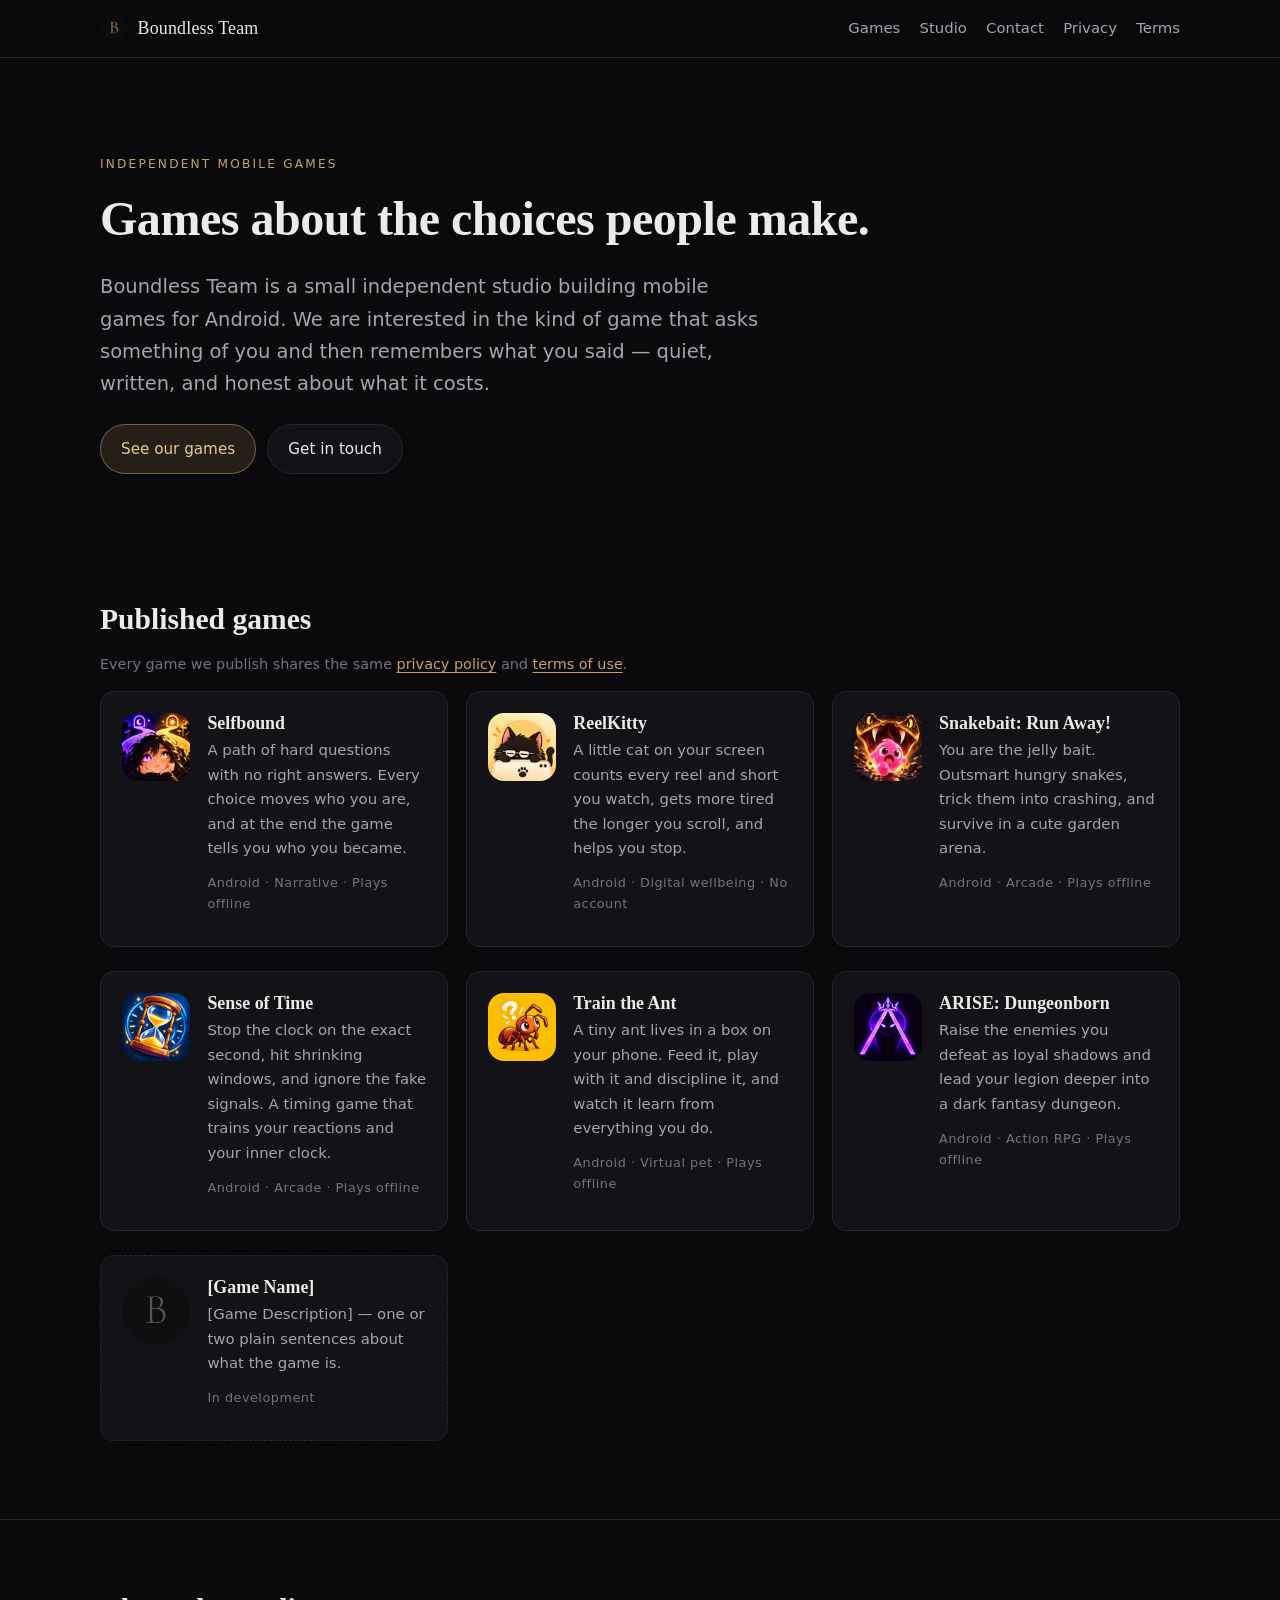
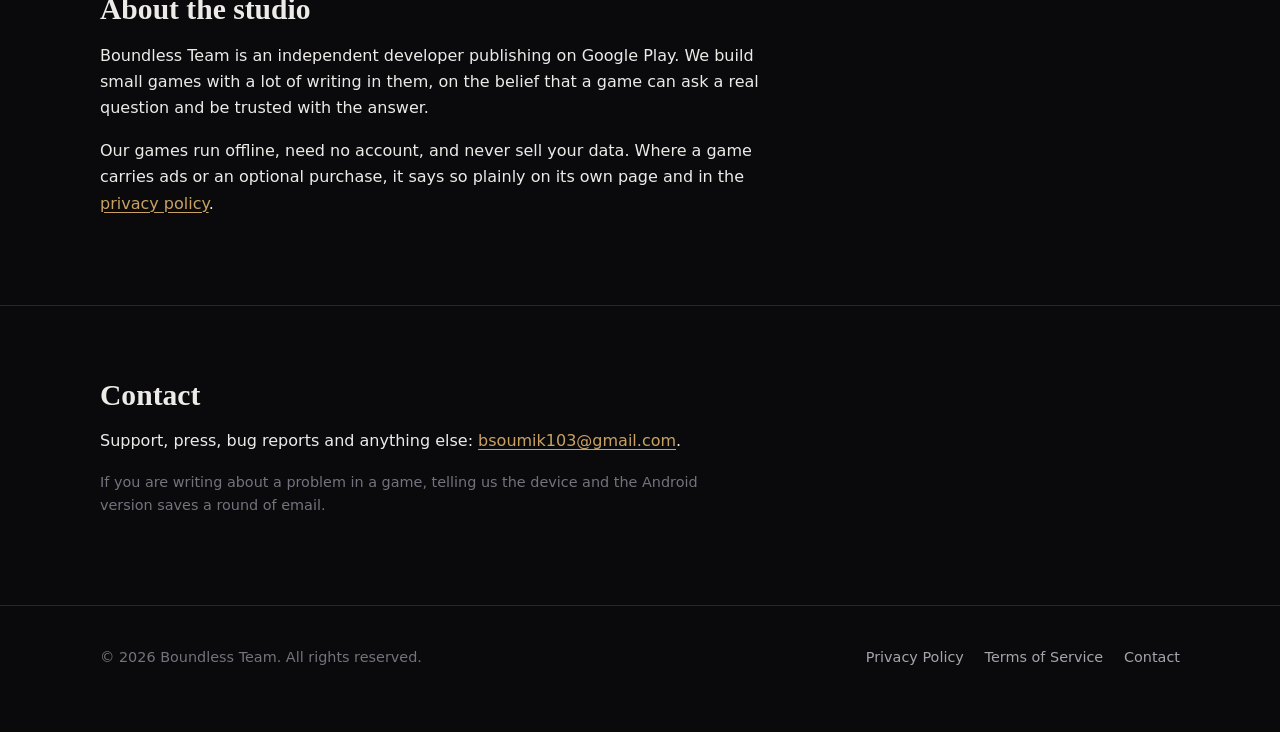
==== commit 0aadb09b: "Rename ARISE: Shadow Legion to ARISE: Dungeonborn The game has a new name and package id before its " ====
--- a/index.html
+++ b/index.html
@@ -136,9 +136,9 @@
         </li>
 
         <li class="card">
-          <img src="/assets/img/arise-shadow-legion/icon-96.png" alt="ARISE: Shadow Legion app icon" width="68" height="68" loading="lazy">
-          <div>
-            <h3><a href="/games/arise-shadow-legion/">ARISE: Shadow Legion</a></h3>
+          <img src="/assets/img/arise-dungeonborn/icon-96.png" alt="ARISE: Dungeonborn app icon" width="68" height="68" loading="lazy">
+          <div>
+            <h3><a href="/games/arise-dungeonborn/">ARISE: Dungeonborn</a></h3>
             <p>
               Raise the enemies you defeat as loyal shadows and lead your legion deeper into a
               dark fantasy dungeon.
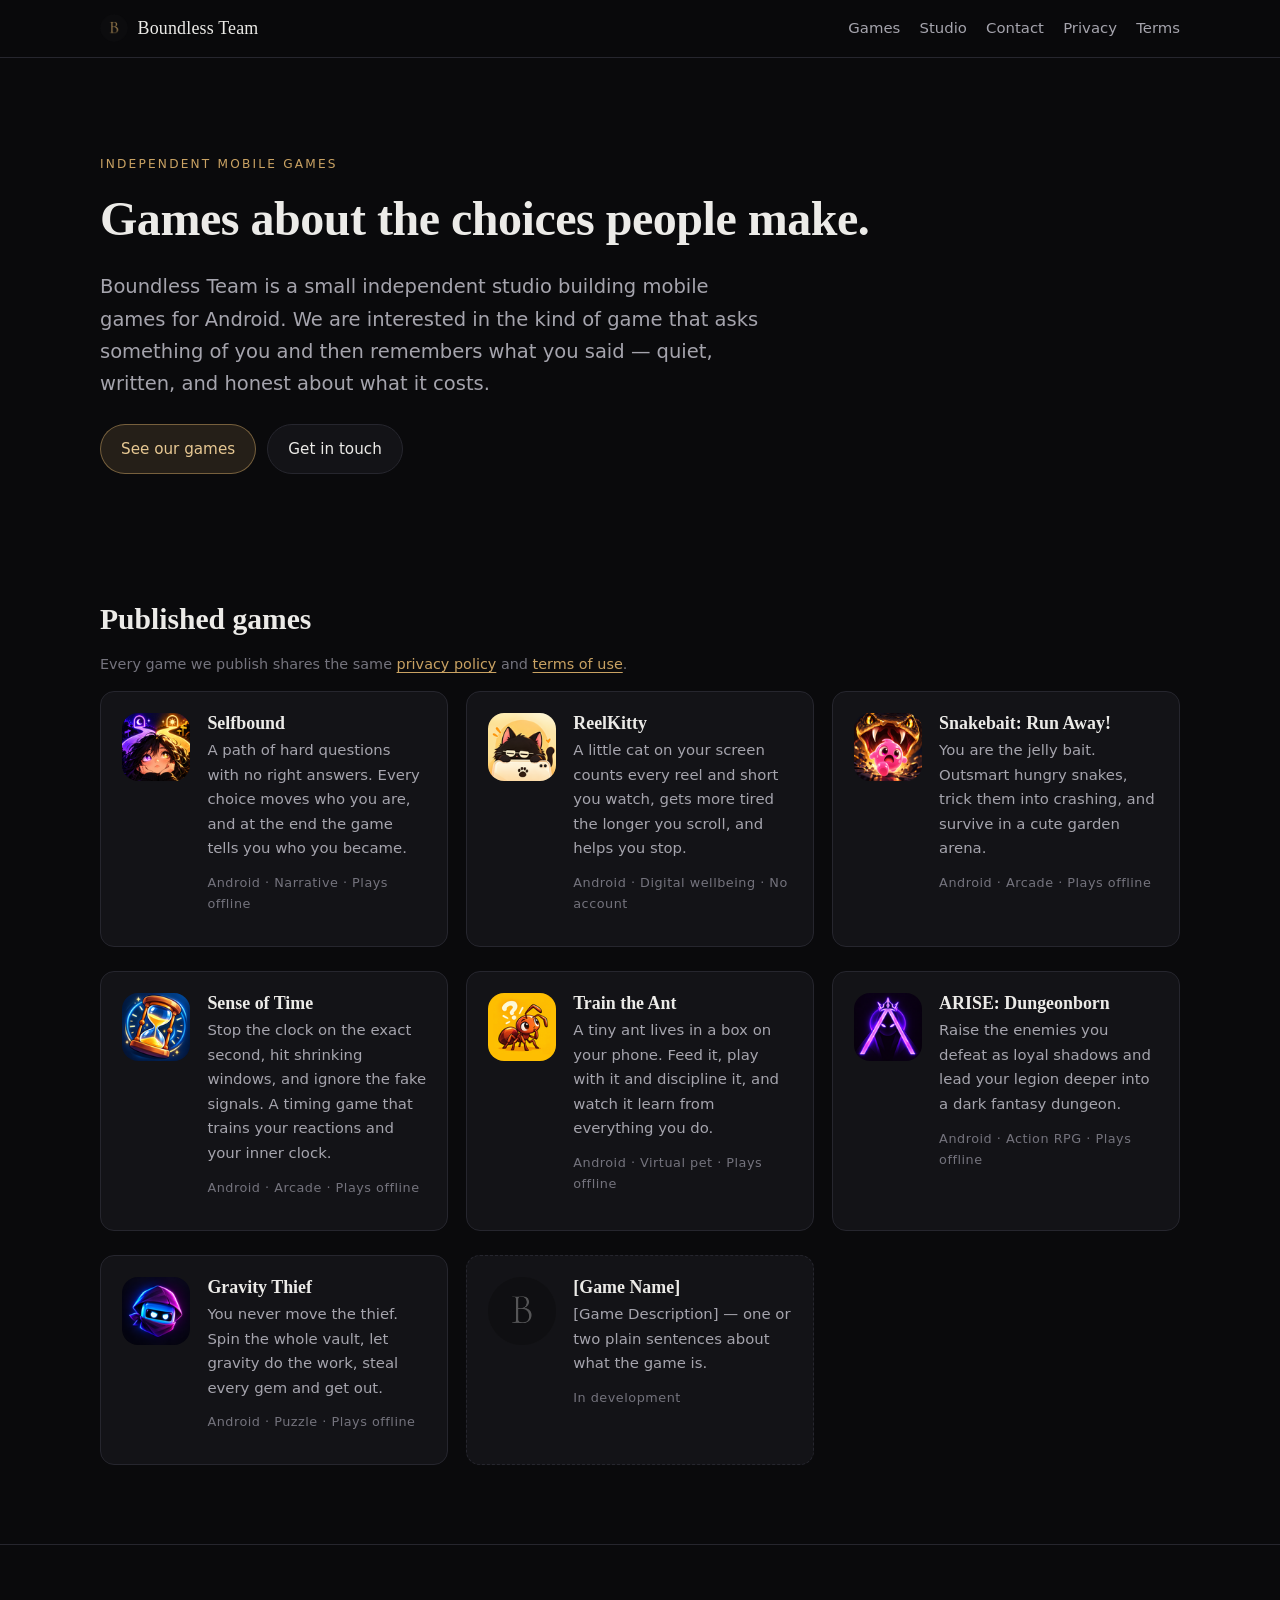
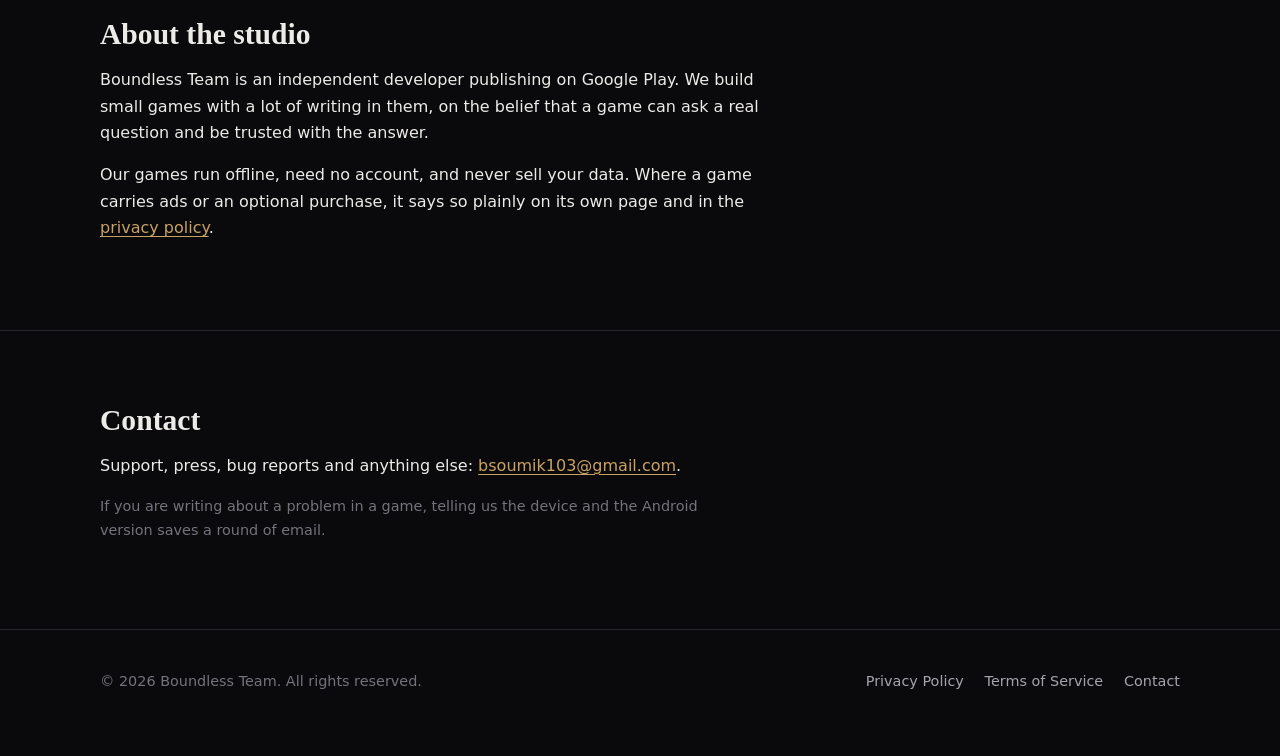
==== commit bce3447b: "Add Gravity Thief game page Page with icon and six screenshots, a card on the front page, and sitema" ====
--- a/index.html
+++ b/index.html
@@ -147,6 +147,18 @@
           </div>
         </li>
 
+        <li class="card">
+          <img src="/assets/img/gravity-thief/icon-96.png" alt="Gravity Thief app icon" width="68" height="68" loading="lazy">
+          <div>
+            <h3><a href="/games/gravity-thief/">Gravity Thief</a></h3>
+            <p>
+              You never move the thief. Spin the whole vault, let gravity do the work, steal
+              every gem and get out.
+            </p>
+            <p class="meta">Android &middot; Puzzle &middot; Plays offline</p>
+          </div>
+        </li>
+
         <!-- Copy this card for each new game. Keep the folder name and the href in step. -->
         <li class="card soon">
           <img src="/assets/img/site/icon-512.png" alt="" width="68" height="68" loading="lazy">
